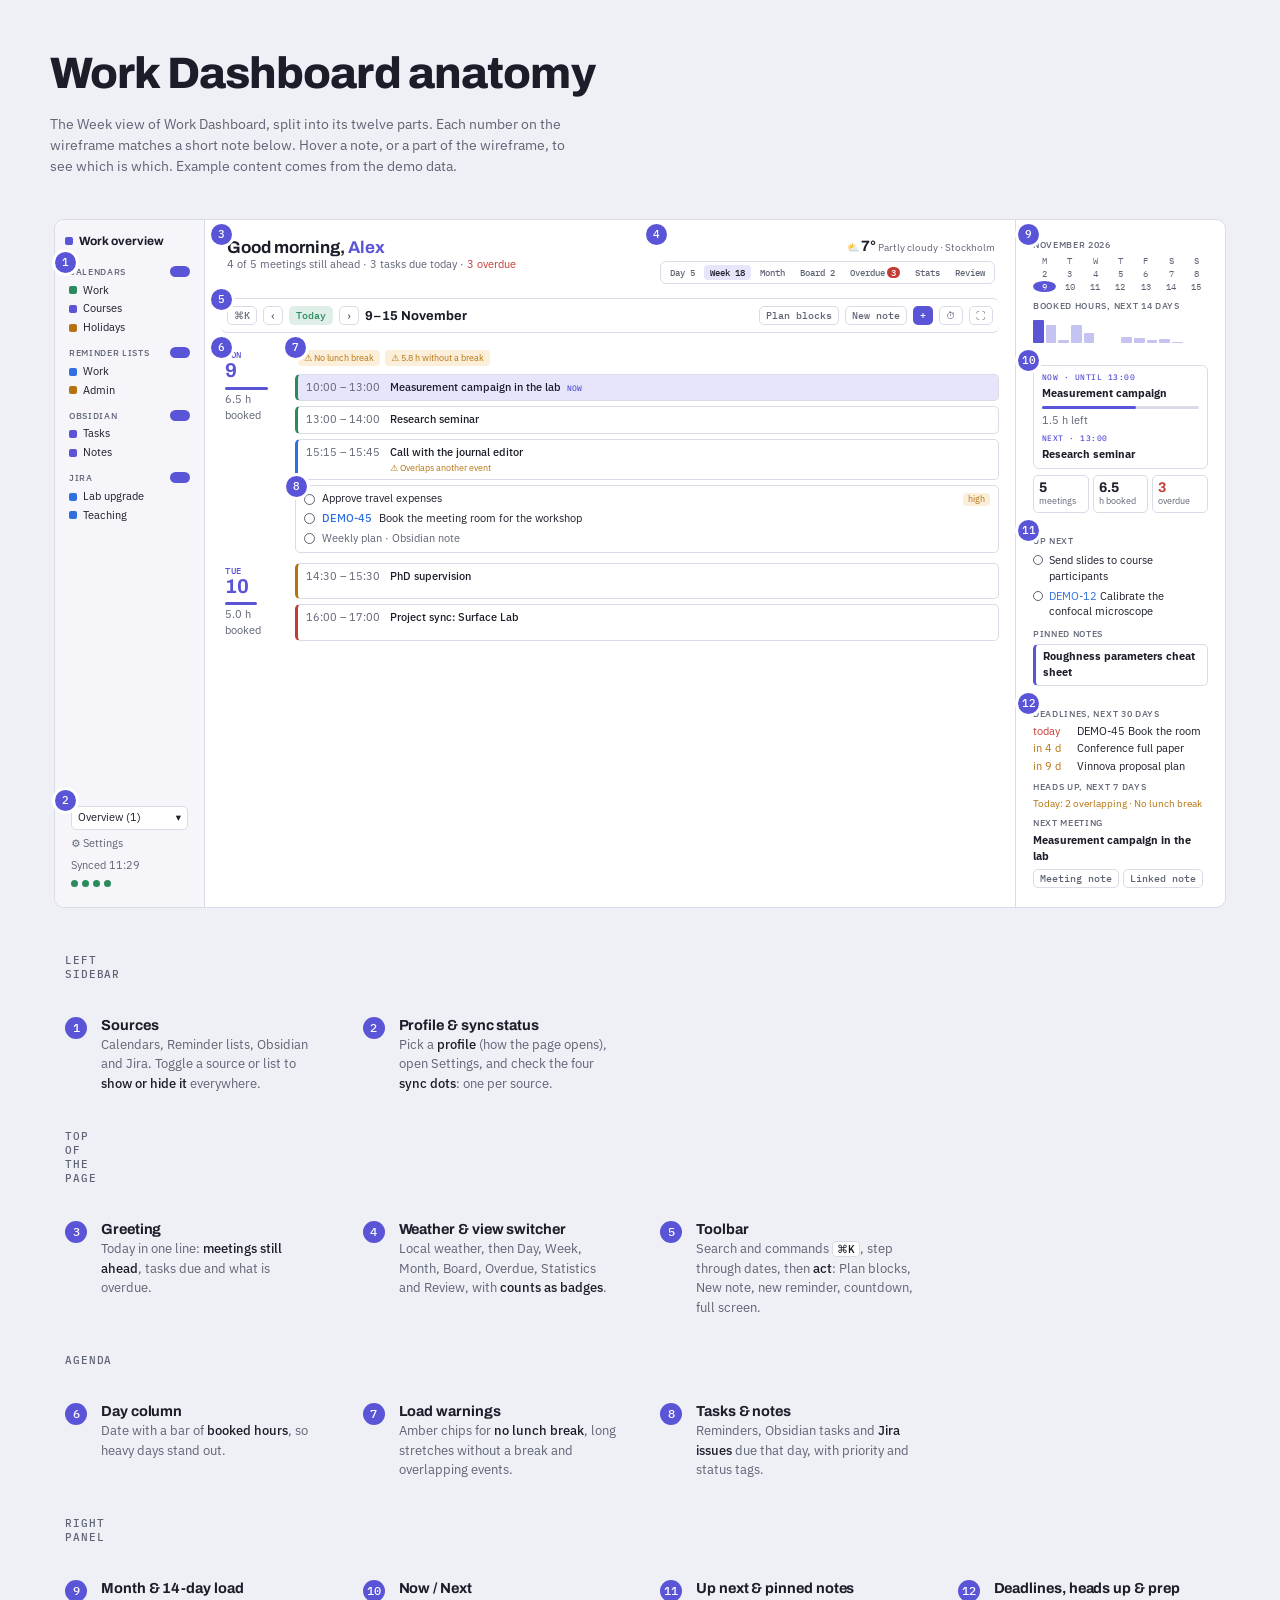
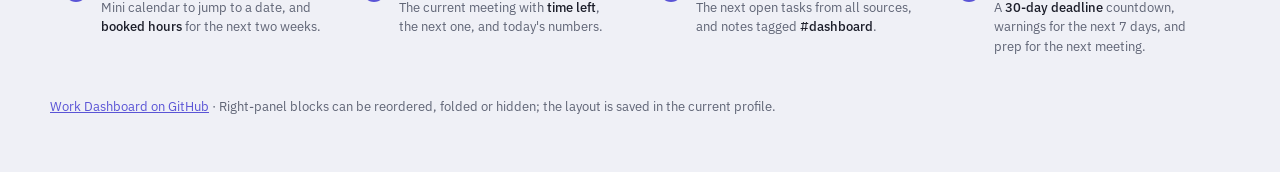
==== docs/anatomy/index.html @ ea2853c4 "Docs: interactive dashboard anatomy page on GitHub Pages An annotated wireframe of the Week view wit" ====
<!doctype html>
<html lang="en">
<head>
<meta charset="utf-8">
<meta name="viewport" content="width=device-width, initial-scale=1, viewport-fit=cover">
<meta name="description" content="An annotated wireframe of the Work Dashboard week view: twelve parts and what each one does.">
<title>Work Dashboard Anatomy</title>
<link rel="preconnect" href="https://fonts.googleapis.com">
<link rel="stylesheet" href="https://fonts.googleapis.com/css2?family=Archivo:wght@500;700;800&family=IBM+Plex+Sans:wght@400;500&family=IBM+Plex+Mono:wght@500&display=swap">
<style>
/* Layout: three-column wireframe of the Work Dashboard week view; numbered pins tie each region to a short note below */
:root{
  --bg:#eff0f6; --paper:#ffffff; --side:#f5f5fa; --ink:#1b1d29; --muted:#5f6475;
  --wire:#d9dbe6; --wire-2:#ececf3; --accent:#5a54d6; --accent-ink:#ffffff; --accent-soft:#e6e5fb;
  --good:#2a8a5e; --warn:#b5730f; --warn-soft:#fbefd9; --bad:#c43b33; --jira:#2f6fe0;
  --display:"Archivo",system-ui,sans-serif;
  --body:"IBM Plex Sans",system-ui,sans-serif;
  --mono:"IBM Plex Mono",ui-monospace,Menlo,monospace;
}
@media (prefers-color-scheme: dark){:root:not([data-theme="light"]){
  --bg:#12131b; --paper:#1b1d28; --side:#171923; --ink:#e7e8f2; --muted:#9a9fb3;
  --wire:#33364a; --wire-2:#272a3a; --accent:#9b97ff; --accent-ink:#13132a; --accent-soft:#2c2b52;
  --good:#53c592; --warn:#e5a94c; --warn-soft:#3a2e18; --bad:#f07a71; --jira:#7aa7ff; color-scheme:dark}}
:root[data-theme="dark"]{
  --bg:#12131b; --paper:#1b1d28; --side:#171923; --ink:#e7e8f2; --muted:#9a9fb3;
  --wire:#33364a; --wire-2:#272a3a; --accent:#9b97ff; --accent-ink:#13132a; --accent-soft:#2c2b52;
  --good:#53c592; --warn:#e5a94c; --warn-soft:#3a2e18; --bad:#f07a71; --jira:#7aa7ff; color-scheme:dark}

html{color-scheme:light}
@media (prefers-color-scheme: dark){html{color-scheme:dark}}
body{margin:0;font-size:14px;background:var(--bg);color:var(--ink);font-family:var(--body);line-height:1.5}
.wrap{max-width:1180px;margin:0 auto;padding-block:40px 56px;
  padding-left:max(16px,env(safe-area-inset-left,0px));padding-right:max(16px,env(safe-area-inset-right,0px));
  display:grid;gap:28px}
header h1{font-family:var(--display);font-weight:800;font-size:clamp(28px,4.5vw,44px);letter-spacing:-.02em;margin:0;text-wrap:balance}
header p{margin:8px 0 0;color:var(--muted);max-width:66ch}

/* ---------- wireframe ---------- */
.stage{overflow-x:auto;padding:14px 4px 4px}
.dash{min-width:860px;background:var(--paper);border:1px solid var(--wire);border-radius:10px;
  display:grid;grid-template-columns:150px 1fr 210px;font-size:10.5px}
.region{position:relative;transition:outline-color .15s,background .15s;outline:2px solid transparent;outline-offset:-1px;border-radius:6px}
.region.on{outline-color:var(--accent);background:color-mix(in srgb,var(--accent) 8%,transparent)}
.pin{position:absolute;top:-10px;left:-10px;z-index:2;width:21px;height:21px;border-radius:50%;
  background:var(--accent);color:var(--accent-ink);font:500 11px/21px var(--mono);text-align:center;
  box-shadow:0 0 0 3px var(--paper)}
.mut{color:var(--muted)}
.sq{width:8px;height:8px;border-radius:2px;display:inline-block;flex:none}
.tog{width:20px;height:11px;border-radius:99px;background:var(--accent);margin-left:auto}

/* left */
.left{background:var(--side);border-right:1px solid var(--wire);padding:14px 10px;display:flex;flex-direction:column;gap:14px;border-radius:10px 0 0 10px}
.brand{font:700 12px var(--display);display:flex;gap:6px;align-items:center}
.srcs{display:grid;gap:10px;padding:4px}
.grp h5{margin:0 0 4px;font:500 8.5px var(--body);letter-spacing:.08em;text-transform:uppercase;color:var(--muted);display:flex;align-items:center}
.grp div{display:flex;gap:6px;align-items:center;padding:1.5px 0}
.prof{margin-top:auto;padding:6px;display:grid;gap:6px}
.sel{border:1px solid var(--wire);border-radius:5px;padding:3px 6px;background:var(--paper);display:flex;justify-content:space-between}
.dots{display:flex;gap:4px;align-items:center}
.dots i{width:7px;height:7px;border-radius:50%;background:var(--good)}

/* middle */
.mid{display:flex;flex-direction:column;min-width:0}
.greet{display:flex;justify-content:space-between;gap:10px;padding:14px 16px 10px;align-items:flex-start}
.hello{padding:4px 6px}
.hello b{display:block;font:700 17px var(--display)}
.hello b span{color:var(--accent)}
.views{padding:4px;display:grid;gap:6px;justify-items:end}
.wx{font-size:10px}
.wx b{font:700 15px var(--display)}
.vbar{display:flex;gap:3px;border:1px solid var(--wire);border-radius:6px;padding:3px}
.vbar span{white-space:nowrap;padding:2px 6px;border-radius:4px;font:500 9px var(--mono);color:var(--muted)}
.vbar span.cur{background:var(--accent-soft);color:var(--ink)}
.vbar .badge{color:#fff;background:var(--bad);border-radius:99px;padding:0 4px;margin-left:2px}
.tool{display:flex;align-items:center;gap:6px;margin:0 16px;padding:7px 6px;border-top:1px solid var(--wire);border-bottom:1px solid var(--wire)}
.btn{border:1px solid var(--wire);border-radius:5px;padding:2px 6px;font:500 9.5px var(--mono);color:var(--muted)}
.btn.today{background:color-mix(in srgb,var(--good) 15%,transparent);color:var(--good);border-color:transparent}
.btn.plus{background:var(--accent);color:var(--accent-ink);border-color:transparent}
.tool .wk{font:700 13px var(--display);margin-right:auto}
.agenda{padding:14px 16px 16px;display:grid;grid-template-columns:62px 1fr;gap:10px 12px}
.day{padding:2px 4px}
.day small{display:block;color:var(--accent);font:500 8.5px var(--mono);letter-spacing:.06em}
.day b{font:700 20px/1 var(--display);color:var(--accent)}
.day .bar{height:3px;background:var(--accent);border-radius:2px;margin:5px 0 2px;width:80%}
.items{display:grid;gap:5px;min-width:0}
.warns{display:flex;gap:5px;padding:3px}
.chip{background:var(--warn-soft);color:var(--warn);border-radius:4px;padding:1px 6px;font-size:9px;white-space:nowrap}
.ev{border:1px solid var(--wire);border-left:3px solid var(--good);border-radius:5px;padding:5px 8px;display:flex;gap:10px}
.ev .t{color:var(--muted);font-variant-numeric:tabular-nums;white-space:nowrap}
.ev b{font-weight:500}
.ev em{display:block;font-style:normal;color:var(--warn);font-size:9px}
.ev.now{background:var(--accent-soft)}
.ev.now b::after{content:"NOW";font:500 8px var(--mono);color:var(--accent);margin-left:6px}
.task{border:1px solid var(--wire);border-radius:5px;padding:5px 8px;display:grid;gap:4px}
.task div{display:flex;gap:7px;align-items:center}
.task div::before{content:"";width:9px;height:9px;border:1px solid var(--muted);border-radius:50%;flex:none}
.task .k{color:var(--jira);font-weight:500}
.tag{margin-left:auto;font-size:8.5px;padding:0 5px;border-radius:4px;background:var(--warn-soft);color:var(--warn)}

/* right */
.right{border-left:1px solid var(--wire);padding:14px 12px;display:grid;align-content:start;gap:12px}
.rb{padding:5px}
.rb h5{margin:0 0 5px;font:500 8.5px var(--body);letter-spacing:.08em;text-transform:uppercase;color:var(--muted)}
.cal{display:grid;grid-template-columns:repeat(7,1fr);gap:2px;text-align:center;font:8.5px var(--mono);color:var(--muted)}
.cal .c{background:var(--accent);color:var(--accent-ink);border-radius:50%}
.hbars{display:flex;align-items:flex-end;gap:2px;height:26px;margin-top:6px}
.hbars i{flex:1;background:var(--accent);opacity:.35;border-radius:1px}
.hbars i:first-child{opacity:1}
.nn{border:1px solid var(--wire);border-radius:6px;padding:6px 8px;display:grid;gap:4px}
.nn small{font:500 8px var(--mono);color:var(--accent);letter-spacing:.06em}
.prog{height:3px;border-radius:2px;background:var(--wire)}
.prog i{display:block;height:100%;width:60%;background:var(--accent);border-radius:2px}
.nums{display:grid;grid-template-columns:repeat(3,1fr);gap:4px;margin-top:6px}
.nums div{border:1px solid var(--wire);border-radius:5px;padding:4px 5px;font-size:8.5px;color:var(--muted)}
.nums b{display:block;font:700 14px var(--display);color:var(--ink)}
.nums .od b{color:var(--bad)}
.li{display:flex;gap:6px;padding:2px 0}
.li::before{content:"";width:8px;height:8px;border:1px solid var(--muted);border-radius:50%;flex:none;margin-top:2px}
.pn{border:1px solid var(--wire);border-left:3px solid var(--accent);border-radius:5px;padding:4px 7px;margin-top:4px}
.dl{display:grid;grid-template-columns:38px 1fr;gap:2px 6px}
.dl span:nth-child(odd){color:var(--warn);font-variant-numeric:tabular-nums}
.dl .td{color:var(--bad)!important}
.ho{color:var(--warn);font-size:9.5px}
.mtg{display:flex;gap:4px;margin-top:4px}

/* ---------- legend ---------- */
.legend{display:grid;grid-template-columns:repeat(auto-fit,minmax(250px,1fr));gap:10px;list-style:none;margin:0;padding:0}
.legend li{display:grid;grid-template-columns:26px 1fr;gap:10px;padding:12px 14px;border-radius:8px;cursor:default;
  border:1px solid transparent;transition:border-color .15s,background .15s}
.legend li:hover,.legend li:focus-visible,.legend li.on{border-color:var(--accent);background:var(--paper);outline:none}
.legend .n{width:22px;height:22px;border-radius:50%;background:var(--accent);color:var(--accent-ink);font:500 12px/22px var(--mono);text-align:center}
.legend h3{margin:0;font:700 14.5px var(--display);letter-spacing:-.005em}
.legend p{margin:2px 0 0;font-size:13px;color:var(--muted)}
.legend em{font-style:normal;color:var(--ink);font-weight:500}
.legend kbd{font:500 11px var(--mono);border:1px solid var(--wire);border-radius:4px;padding:0 4px;color:var(--ink);background:var(--paper)}
.zone{grid-column:1/-1;font:500 11px var(--mono);letter-spacing:.08em;text-transform:uppercase;color:var(--muted);padding:10px 2px 0}
.tip{font-size:12.5px;color:var(--muted);margin:0}
@media (prefers-reduced-motion:reduce){*{transition:none!important}}
</style>
</head>
<body>

<div class="wrap">
  <header>
    <h1>Work Dashboard anatomy</h1>
    <p>The Week view of Work Dashboard, split into its twelve parts. Each number on the wireframe matches a short note below. Hover a note, or a part of the wireframe, to see which is which. Example content comes from the demo data.</p>
  </header>

  <div class="stage">
    <div class="dash" aria-label="Work Dashboard wireframe">

      <!-- LEFT -->
      <aside class="left">
        <div class="brand"><span class="sq" style="background:var(--accent)"></span>Work overview</div>
        <div class="srcs region" data-k="1"><span class="pin">1</span>
          <div class="grp"><h5>Calendars<span class="tog"></span></h5>
            <div><span class="sq" style="background:var(--good)"></span>Work</div>
            <div><span class="sq" style="background:var(--accent)"></span>Courses</div>
            <div><span class="sq" style="background:var(--warn)"></span>Holidays</div></div>
          <div class="grp"><h5>Reminder lists<span class="tog"></span></h5>
            <div><span class="sq" style="background:var(--jira)"></span>Work</div>
            <div><span class="sq" style="background:var(--warn)"></span>Admin</div></div>
          <div class="grp"><h5>Obsidian<span class="tog"></span></h5>
            <div><span class="sq" style="background:var(--accent)"></span>Tasks</div>
            <div><span class="sq" style="background:var(--accent)"></span>Notes</div></div>
          <div class="grp"><h5>Jira<span class="tog"></span></h5>
            <div><span class="sq" style="background:var(--jira)"></span>Lab upgrade</div>
            <div><span class="sq" style="background:var(--jira)"></span>Teaching</div></div>
        </div>
        <div class="prof region" data-k="2"><span class="pin">2</span>
          <div class="sel"><span>Overview (1)</span><span>▾</span></div>
          <span class="mut">⚙︎ Settings</span>
          <span class="mut">Synced 11:29</span>
          <div class="dots"><i></i><i></i><i></i><i></i></div>
        </div>
      </aside>

      <!-- MIDDLE -->
      <section class="mid">
        <div class="greet">
          <div class="hello region" data-k="3"><span class="pin">3</span>
            <b>Good morning, <span>Alex</span></b>
            <span class="mut">4 of 5 meetings still ahead · 3 tasks due today · </span><span style="color:var(--bad)">3 overdue</span>
          </div>
          <div class="views region" data-k="4"><span class="pin">4</span>
            <div class="wx">⛅ <b>7°</b> <span class="mut">Partly cloudy · Stockholm</span></div>
            <div class="vbar"><span>Day 5</span><span class="cur">Week 18</span><span>Month</span><span>Board 2</span><span>Overdue<span class="badge">3</span></span><span>Stats</span><span>Review</span></div>
          </div>
        </div>

        <div class="tool region" data-k="5"><span class="pin">5</span>
          <span class="btn">⌘K</span><span class="btn">‹</span><span class="btn today">Today</span><span class="btn">›</span>
          <span class="wk">9–15 November</span>
          <span class="btn">Plan blocks</span><span class="btn">New note</span><span class="btn plus">+</span><span class="btn">⏱</span><span class="btn">⛶</span>
        </div>

        <div class="agenda">
          <div class="day region" data-k="6"><span class="pin">6</span><small>MON</small><b>9</b><div class="bar"></div><span class="mut">6.5 h booked</span></div>
          <div class="items">
            <div class="warns region" data-k="7"><span class="pin">7</span><span class="chip">⚠ No lunch break</span><span class="chip">⚠ 5.8 h without a break</span></div>
            <div class="ev now"><span class="t">10:00 – 13:00</span><b>Measurement campaign in the lab</b></div>
            <div class="ev"><span class="t">13:00 – 14:00</span><b>Research seminar</b></div>
            <div class="ev" style="border-left-color:var(--jira)"><span class="t">15:15 – 15:45</span><div><b>Call with the journal editor</b><em>⚠ Overlaps another event</em></div></div>
            <div class="task region" data-k="8"><span class="pin">8</span>
              <div>Approve travel expenses <span class="tag">high</span></div>
              <div><span class="k">DEMO-45</span> Book the meeting room for the workshop</div>
              <div class="mut">Weekly plan · Obsidian note</div>
            </div>
          </div>
          <div class="day"><small>TUE</small><b>10</b><div class="bar" style="width:60%"></div><span class="mut">5.0 h booked</span></div>
          <div class="items">
            <div class="ev" style="border-left-color:var(--warn)"><span class="t">14:30 – 15:30</span><b>PhD supervision</b></div>
            <div class="ev" style="border-left-color:var(--bad)"><span class="t">16:00 – 17:00</span><b>Project sync: Surface Lab</b></div>
          </div>
        </div>
      </section>

      <!-- RIGHT -->
      <aside class="right">
        <div class="rb region" data-k="9"><span class="pin">9</span>
          <h5>November 2026</h5>
          <div class="cal"><span>M</span><span>T</span><span>W</span><span>T</span><span>F</span><span>S</span><span>S</span>
            <span>2</span><span>3</span><span>4</span><span>5</span><span>6</span><span>7</span><span>8</span>
            <span class="c">9</span><span>10</span><span>11</span><span>12</span><span>13</span><span>14</span><span>15</span></div>
          <h5 style="margin-top:8px">Booked hours, next 14 days</h5>
          <div class="hbars"><i style="height:90%"></i><i style="height:70%"></i><i style="height:12%"></i><i style="height:70%"></i><i style="height:40%"></i><i style="height:0"></i><i style="height:0"></i><i style="height:25%"></i><i style="height:20%"></i><i style="height:12%"></i><i style="height:15%"></i><i style="height:5%"></i><i style="height:0"></i><i style="height:0"></i></div>
        </div>

        <div class="rb region" data-k="10"><span class="pin">10</span>
          <div class="nn"><small>NOW · UNTIL 13:00</small><b>Measurement campaign</b><div class="prog"><i></i></div><span class="mut">1.5 h left</span>
            <small>NEXT · 13:00</small><b>Research seminar</b></div>
          <div class="nums"><div><b>5</b>meetings</div><div><b>6.5</b>h booked</div><div class="od"><b>3</b>overdue</div></div>
        </div>

        <div class="rb region" data-k="11"><span class="pin">11</span>
          <h5>Up next</h5>
          <div class="li">Send slides to course participants</div>
          <div class="li"><span><span style="color:var(--jira)">DEMO-12</span> Calibrate the confocal microscope</span></div>
          <h5 style="margin-top:6px">Pinned notes</h5>
          <div class="pn"><b>Roughness parameters cheat sheet</b></div>
        </div>

        <div class="rb region" data-k="12"><span class="pin">12</span>
          <h5>Deadlines, next 30 days</h5>
          <div class="dl"><span class="td">today</span><span>DEMO-45 Book the room</span><span>in 4 d</span><span>Conference full paper</span><span>in 9 d</span><span>Vinnova proposal plan</span></div>
          <h5 style="margin-top:6px">Heads up, next 7 days</h5>
          <div class="ho">Today: 2 overlapping · No lunch break</div>
          <h5 style="margin-top:6px">Next meeting</h5>
          <b>Measurement campaign in the lab</b>
          <div class="mtg"><span class="btn">Meeting note</span><span class="btn">Linked note</span></div>
        </div>
      </aside>
    </div>
  </div>

  <ol class="legend">
    <li class="zone" aria-hidden="true">Left sidebar</li>
    <li tabindex="0" data-k="1"><span class="n">1</span><div><h3>Sources</h3><p>Calendars, Reminder lists, Obsidian and Jira. Toggle a source or list to <em>show or hide it</em> everywhere.</p></div></li>
    <li tabindex="0" data-k="2"><span class="n">2</span><div><h3>Profile &amp; sync status</h3><p>Pick a <em>profile</em> (how the page opens), open Settings, and check the four <em>sync dots</em>: one per source.</p></div></li>

    <li class="zone" aria-hidden="true">Top of the page</li>
    <li tabindex="0" data-k="3"><span class="n">3</span><div><h3>Greeting</h3><p>Today in one line: <em>meetings still ahead</em>, tasks due and what is overdue.</p></div></li>
    <li tabindex="0" data-k="4"><span class="n">4</span><div><h3>Weather &amp; view switcher</h3><p>Local weather, then Day, Week, Month, Board, Overdue, Statistics and Review, with <em>counts as badges</em>.</p></div></li>
    <li tabindex="0" data-k="5"><span class="n">5</span><div><h3>Toolbar</h3><p>Search and commands <kbd>⌘K</kbd>, step through dates, then <em>act</em>: Plan blocks, New note, new reminder, countdown, full screen.</p></div></li>

    <li class="zone" aria-hidden="true">Agenda</li>
    <li tabindex="0" data-k="6"><span class="n">6</span><div><h3>Day column</h3><p>Date with a bar of <em>booked hours</em>, so heavy days stand out.</p></div></li>
    <li tabindex="0" data-k="7"><span class="n">7</span><div><h3>Load warnings</h3><p>Amber chips for <em>no lunch break</em>, long stretches without a break and overlapping events.</p></div></li>
    <li tabindex="0" data-k="8"><span class="n">8</span><div><h3>Tasks &amp; notes</h3><p>Reminders, Obsidian tasks and <em>Jira issues</em> due that day, with priority and status tags.</p></div></li>

    <li class="zone" aria-hidden="true">Right panel</li>
    <li tabindex="0" data-k="9"><span class="n">9</span><div><h3>Month &amp; 14-day load</h3><p>Mini calendar to jump to a date, and <em>booked hours</em> for the next two weeks.</p></div></li>
    <li tabindex="0" data-k="10"><span class="n">10</span><div><h3>Now / Next</h3><p>The current meeting with <em>time left</em>, the next one, and today's numbers.</p></div></li>
    <li tabindex="0" data-k="11"><span class="n">11</span><div><h3>Up next &amp; pinned notes</h3><p>The next open tasks from all sources, and notes tagged <em>#dashboard</em>.</p></div></li>
    <li tabindex="0" data-k="12"><span class="n">12</span><div><h3>Deadlines, heads up &amp; prep</h3><p>A <em>30-day deadline</em> countdown, warnings for the next 7 days, and prep for the next meeting.</p></div></li>
  </ol>
  <p class="tip"><a href="https://github.com/rtomkowski/work-dashboard" style="color:var(--accent)">Work Dashboard on GitHub</a> · Right-panel blocks can be reordered, folded or hidden; the layout is saved in the current profile.</p>
</div>

<script>
const regions=[...document.querySelectorAll('.region')], items=[...document.querySelectorAll('.legend li[data-k]')];
function set(k){regions.forEach(r=>r.classList.toggle('on',r.dataset.k===k));items.forEach(i=>i.classList.toggle('on',i.dataset.k===k));}
items.forEach(i=>{i.addEventListener('mouseenter',()=>set(i.dataset.k));i.addEventListener('focus',()=>set(i.dataset.k));
  i.addEventListener('mouseleave',()=>set(null));i.addEventListener('blur',()=>set(null));});
regions.forEach(r=>{r.addEventListener('mouseenter',()=>set(r.dataset.k));r.addEventListener('mouseleave',()=>set(null));});
</script>
</body>
</html>
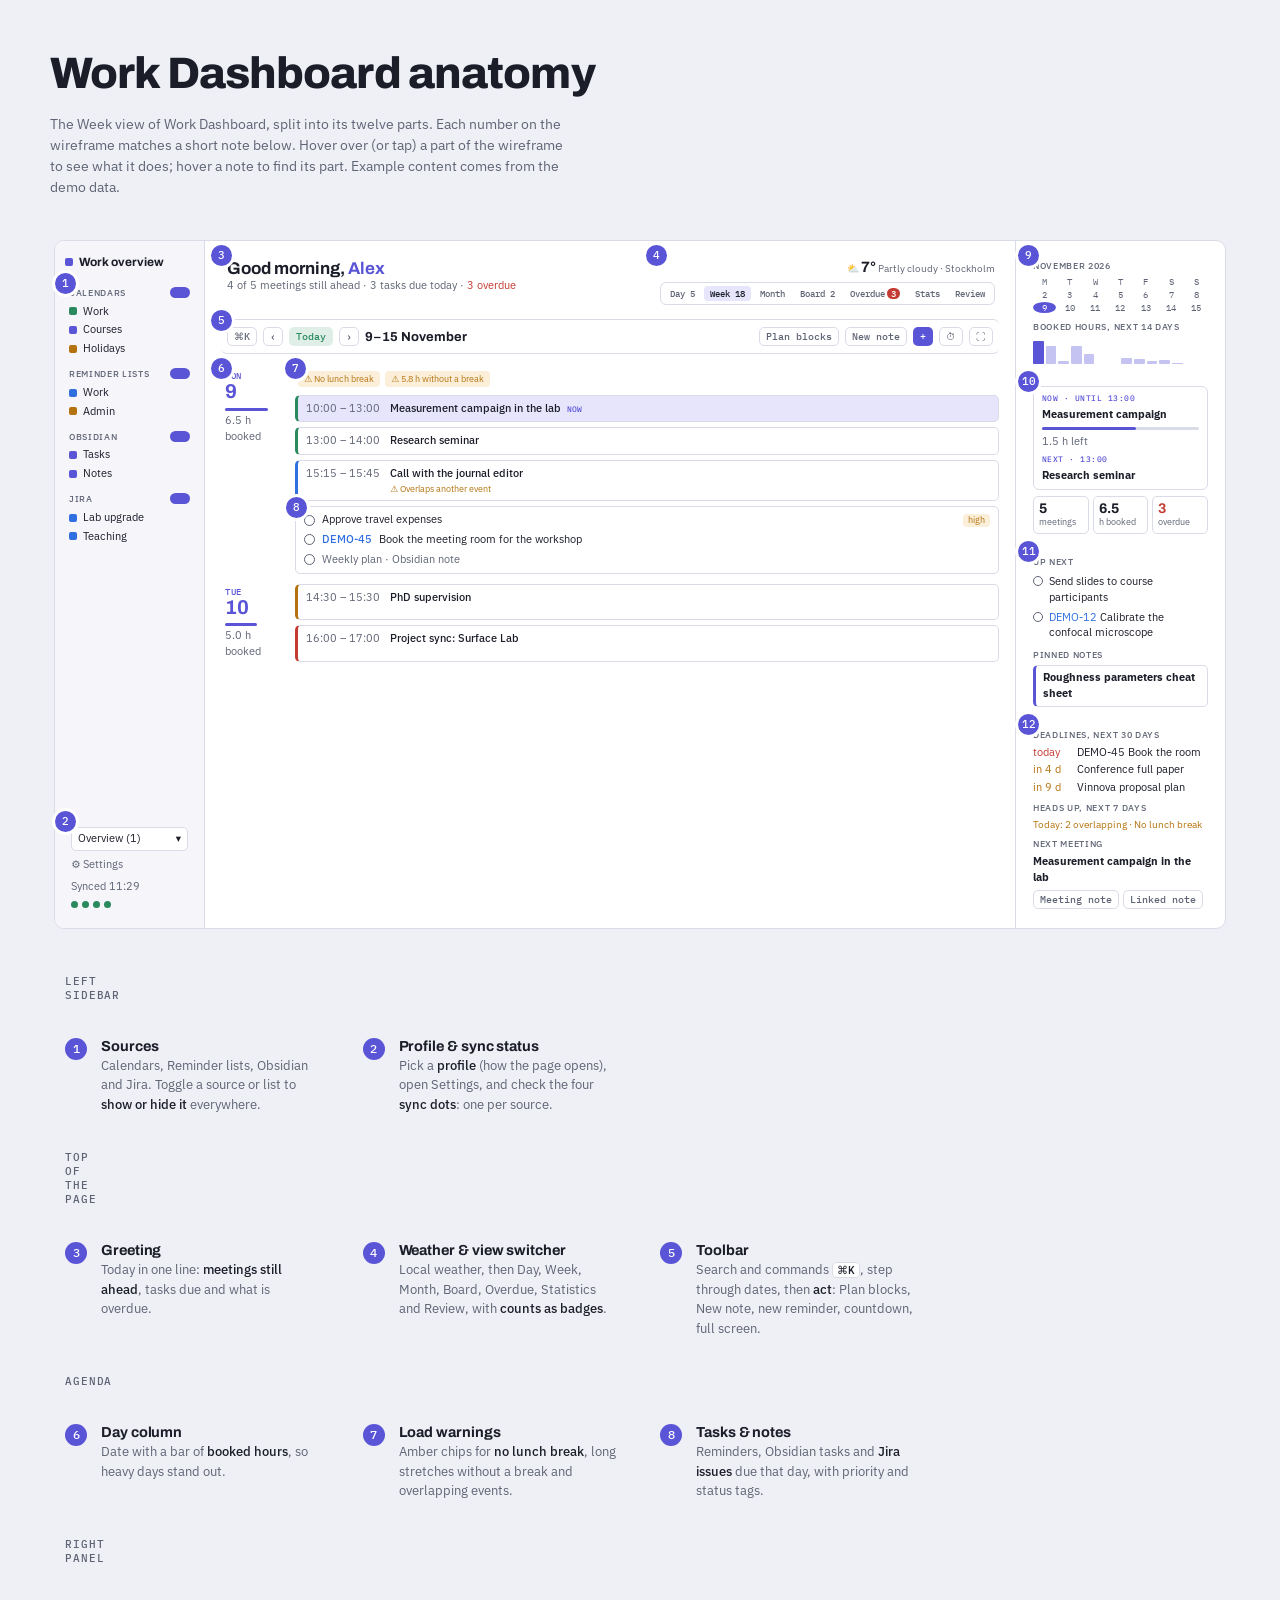
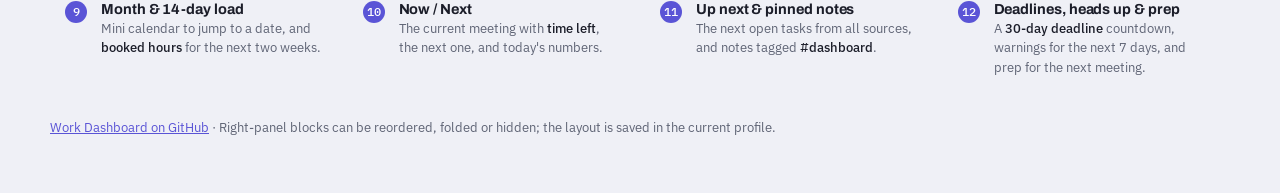
==== commit 8d6aa523: "Docs: hover pop-ups on the dashboard anatomy page Hovering (or tapping) a part of the wireframe now " ====
--- a/docs/anatomy/index.html
+++ b/docs/anatomy/index.html
@@ -135,6 +135,16 @@
 .legend kbd{font:500 11px var(--mono);border:1px solid var(--wire);border-radius:4px;padding:0 4px;color:var(--ink);background:var(--paper)}
 .zone{grid-column:1/-1;font:500 11px var(--mono);letter-spacing:.08em;text-transform:uppercase;color:var(--muted);padding:10px 2px 0}
 .tip{font-size:12.5px;color:var(--muted);margin:0}
+.pop{position:fixed;z-index:50;max-width:270px;padding:10px 12px;border-radius:8px;background:var(--paper);color:var(--ink);
+  border:1px solid var(--accent);box-shadow:0 8px 24px rgba(0,0,0,.18);pointer-events:none;opacity:0;transform:translateY(4px);
+  transition:opacity .12s,transform .12s;display:grid;grid-template-columns:22px 1fr;gap:8px}
+.pop.show{opacity:1;transform:none}
+.pop .n{width:22px;height:22px;border-radius:50%;background:var(--accent);color:var(--accent-ink);font:500 12px/22px var(--mono);text-align:center}
+.pop b{display:block;font:700 13.5px var(--display)}
+.pop p{margin:2px 0 0;font-size:12.5px;line-height:1.45;color:var(--muted)}
+.pop em{font-style:normal;color:var(--ink);font-weight:500}
+.pop kbd{font:500 11px var(--mono);border:1px solid var(--wire);border-radius:4px;padding:0 4px}
+.region{cursor:help}
 @media (prefers-reduced-motion:reduce){*{transition:none!important}}
 </style>
 </head>
@@ -143,7 +153,7 @@
 <div class="wrap">
   <header>
     <h1>Work Dashboard anatomy</h1>
-    <p>The Week view of Work Dashboard, split into its twelve parts. Each number on the wireframe matches a short note below. Hover a note, or a part of the wireframe, to see which is which. Example content comes from the demo data.</p>
+    <p>The Week view of Work Dashboard, split into its twelve parts. Each number on the wireframe matches a short note below. Hover over (or tap) a part of the wireframe to see what it does; hover a note to find its part. Example content comes from the demo data.</p>
   </header>
 
   <div class="stage">
@@ -279,10 +289,27 @@
 
 <script>
 const regions=[...document.querySelectorAll('.region')], items=[...document.querySelectorAll('.legend li[data-k]')];
+const pop=document.createElement('div');pop.className='pop';pop.setAttribute('role','tooltip');document.body.appendChild(pop);
 function set(k){regions.forEach(r=>r.classList.toggle('on',r.dataset.k===k));items.forEach(i=>i.classList.toggle('on',i.dataset.k===k));}
+function show(r){
+  const li=items.find(i=>i.dataset.k===r.dataset.k); if(!li) return;
+  pop.innerHTML='<span class="n">'+r.dataset.k+'</span><div><b>'+li.querySelector('h3').innerHTML+'</b><p>'+li.querySelector('p').innerHTML+'</p></div>';
+  const b=r.getBoundingClientRect(), vw=document.documentElement.clientWidth, vh=window.innerHeight;
+  pop.style.left='0px';pop.style.top='0px';const p=pop.getBoundingClientRect();
+  let top=b.bottom+8; if(top+p.height>vh-8) top=Math.max(8,b.top-p.height-8);
+  let left=Math.min(Math.max(8,b.left+b.width/2-p.width/2),vw-p.width-8);
+  pop.style.left=left+'px';pop.style.top=top+'px';pop.classList.add('show');
+}
+function hide(){pop.classList.remove('show');}
 items.forEach(i=>{i.addEventListener('mouseenter',()=>set(i.dataset.k));i.addEventListener('focus',()=>set(i.dataset.k));
   i.addEventListener('mouseleave',()=>set(null));i.addEventListener('blur',()=>set(null));});
-regions.forEach(r=>{r.addEventListener('mouseenter',()=>set(r.dataset.k));r.addEventListener('mouseleave',()=>set(null));});
+regions.forEach(r=>{
+  r.addEventListener('mouseenter',()=>{set(r.dataset.k);show(r);});
+  r.addEventListener('mouseleave',()=>{set(null);hide();});
+  r.addEventListener('click',e=>{e.stopPropagation();set(r.dataset.k);show(r);});
+});
+document.addEventListener('click',()=>{set(null);hide();});
+window.addEventListener('scroll',hide,{passive:true,capture:true});
 </script>
 </body>
 </html>
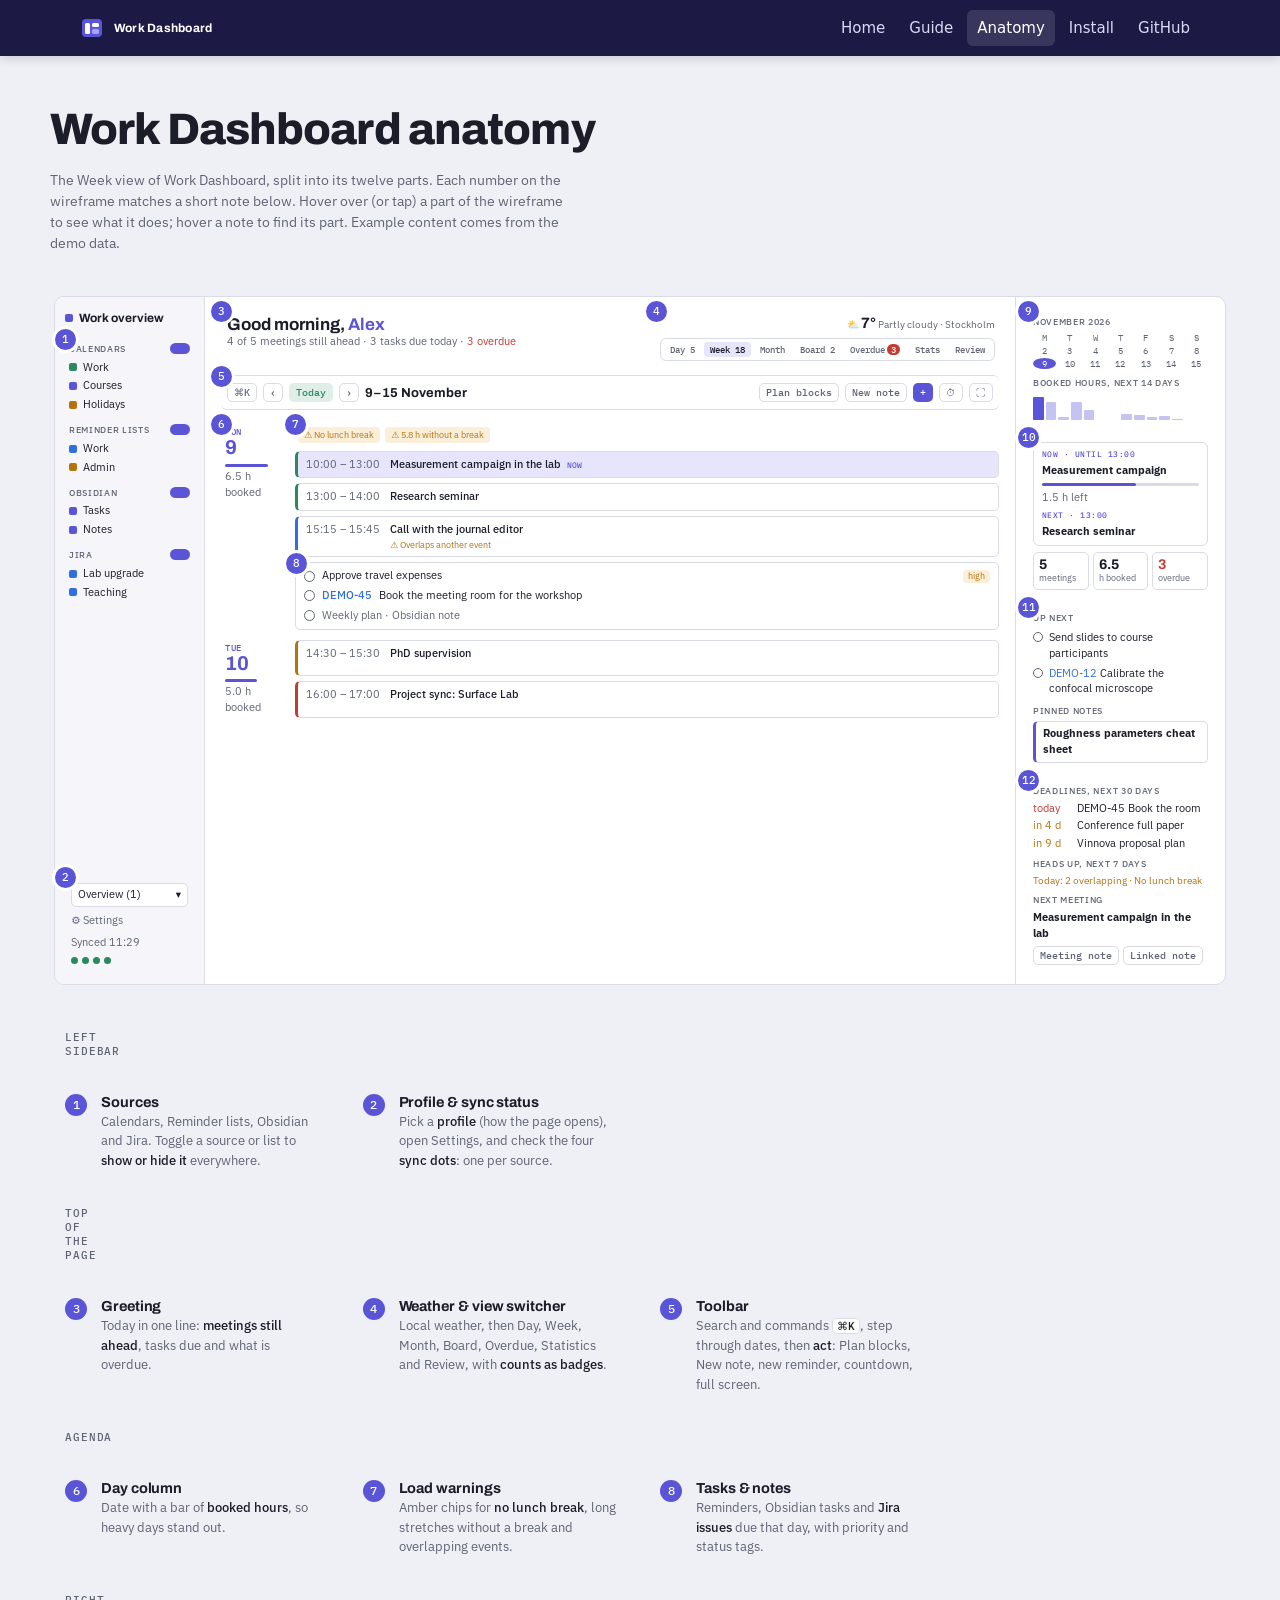
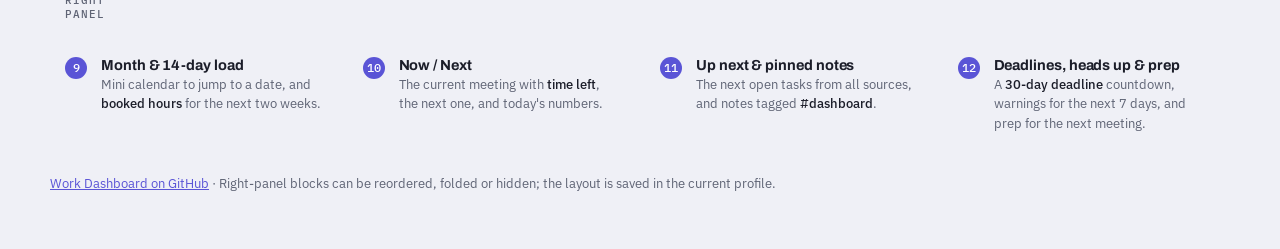
==== commit 9e9819ad: "Docs: same top menu on every page, online guide page - topbar.css: the sticky menu shared by home, g" ====
--- a/docs/anatomy/index.html
+++ b/docs/anatomy/index.html
@@ -5,6 +5,8 @@
 <meta name="viewport" content="width=device-width, initial-scale=1, viewport-fit=cover">
 <meta name="description" content="An annotated wireframe of the Work Dashboard week view: twelve parts and what each one does.">
 <title>Work Dashboard Anatomy</title>
+<link rel="icon" href="data:image/svg+xml,%3Csvg xmlns='http://www.w3.org/2000/svg' viewBox='0 0 24 24'%3E%3Crect x='2' y='3' width='20' height='18' rx='4' fill='%235a54d6'/%3E%3Crect x='5' y='7' width='5' height='11' rx='1.5' fill='%23fff'/%3E%3Crect x='12' y='7' width='7' height='4' rx='1.5' fill='%23fff'/%3E%3Crect x='12' y='13' width='7' height='5' rx='1.5' fill='%23a9a5ff'/%3E%3C/svg%3E">
+<link rel="stylesheet" href="../topbar.css">
 <link rel="preconnect" href="https://fonts.googleapis.com">
 <link rel="stylesheet" href="https://fonts.googleapis.com/css2?family=Archivo:wght@500;700;800&family=IBM+Plex+Sans:wght@400;500&family=IBM+Plex+Mono:wght@500&display=swap">
 <style>
@@ -149,6 +151,16 @@
 </style>
 </head>
 <body>
+<header class="topbar"><div class="in">
+  <a class="brand" href="../"><svg width="24" height="24" viewBox="0 0 24 24" aria-hidden="true"><rect x="2" y="3" width="20" height="18" rx="4" fill="#5a54d6"/><rect x="5" y="7" width="5" height="11" rx="1.5" fill="#fff"/><rect x="12" y="7" width="7" height="4" rx="1.5" fill="#fff"/><rect x="12" y="13" width="7" height="5" rx="1.5" fill="#a9a5ff"/></svg>Work Dashboard</a>
+  <nav aria-label="Site">
+    <a href="../">Home</a>
+    <a href="../guide.html">Guide</a>
+    <a href="./" aria-current="page">Anatomy</a>
+    <a href="../#install">Install</a>
+    <a href="https://github.com/rtomkowski/work-dashboard">GitHub</a>
+  </nav>
+</div></header>
 
 <div class="wrap">
   <header>
--- a/docs/topbar.css
+++ b/docs/topbar.css
@@ -0,0 +1,16 @@
+/* Work Dashboard website. Copyright (c) 2026 Robert Tomkowski. MIT License.
+   The top menu shared by every page of the site (home, guide, anatomy). Self-contained: it sets its own
+   font and colours so it looks the same whatever the page's own styles are. */
+.topbar { position: sticky; top: 0; z-index: 40; background: #1c1a45; color: #fff;
+  font: 16px/1.6 system-ui, -apple-system, "Segoe UI", Roboto, "Helvetica Neue", Arial, sans-serif;
+  box-shadow: 0 1px 0 rgba(255,255,255,.06), 0 2px 10px rgba(0,0,0,.18); }
+.topbar .in { max-width: 1120px; margin: 0 auto; padding: 10px max(16px, env(safe-area-inset-left, 0px)); display: flex; align-items: center; gap: 18px; flex-wrap: wrap; }
+.topbar .brand { display: flex; align-items: center; gap: 10px; color: #fff; text-decoration: none; font-weight: 700; letter-spacing: .02em; }
+.topbar nav { margin-left: auto; display: flex; gap: 4px; flex-wrap: wrap; }
+.topbar nav a { color: #d9d8f5; text-decoration: none; padding: 6px 10px; border-radius: 6px; font-size: 15px; }
+.topbar nav a:hover, .topbar nav a[aria-current] { background: rgba(255,255,255,.12); color: #fff; }
+@media (max-width: 520px) {
+  .topbar .in { gap: 6px 12px; }
+  .topbar nav { margin-left: 0; width: 100%; }
+  .topbar nav a { padding: 4px 8px; font-size: 14px; }
+}
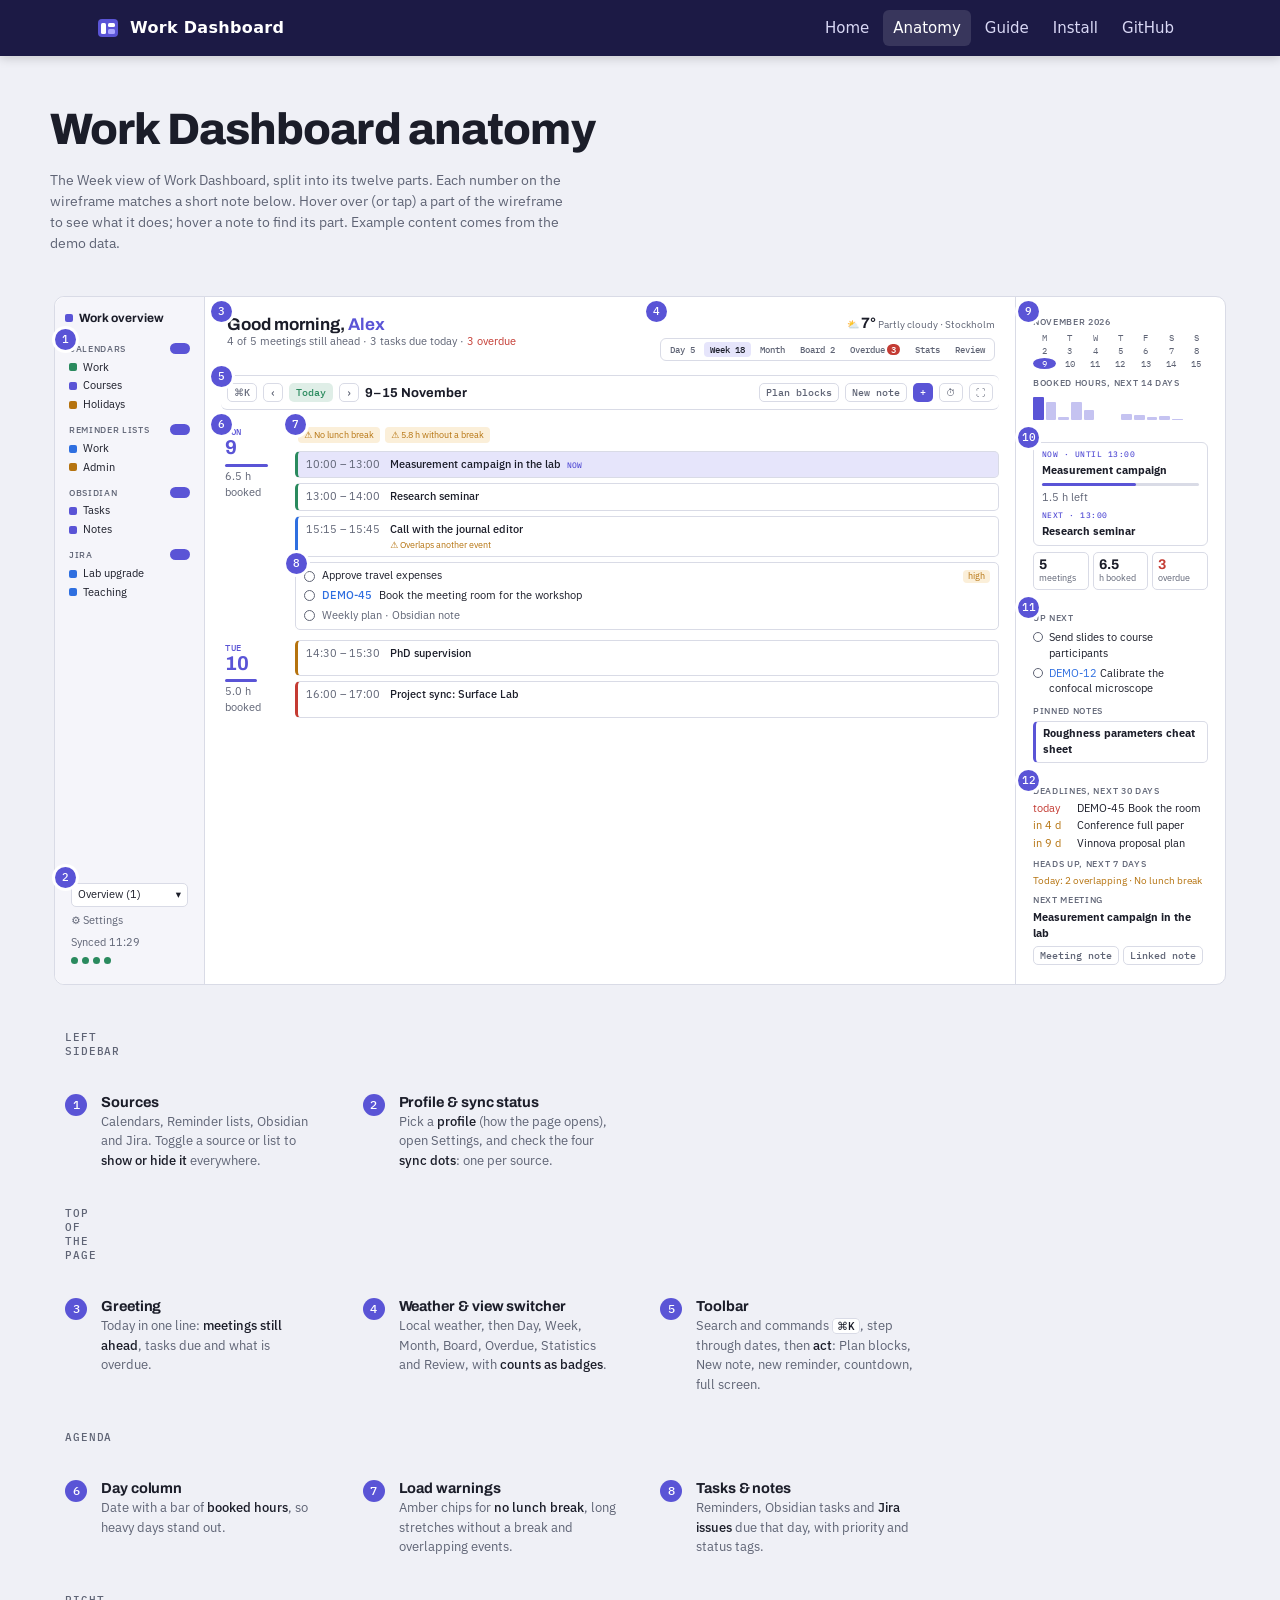
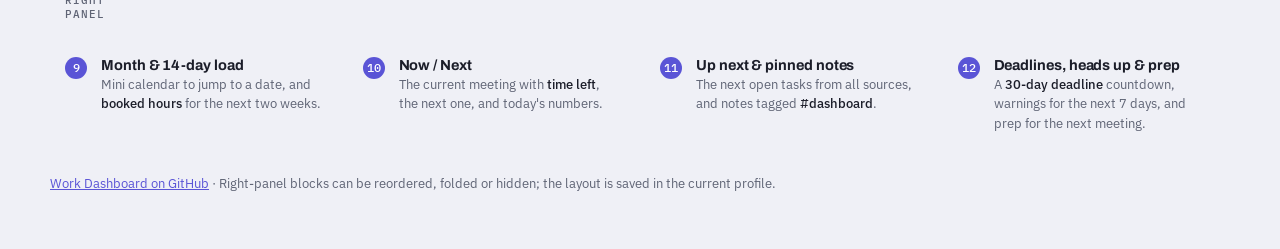
==== commit ba634dc2: "Docs: menu in the same order and position on every page - Order everywhere: Home, Anatomy, Guide, In" ====
--- a/docs/anatomy/index.html
+++ b/docs/anatomy/index.html
@@ -6,7 +6,7 @@
 <meta name="description" content="An annotated wireframe of the Work Dashboard week view: twelve parts and what each one does.">
 <title>Work Dashboard Anatomy</title>
 <link rel="icon" href="data:image/svg+xml,%3Csvg xmlns='http://www.w3.org/2000/svg' viewBox='0 0 24 24'%3E%3Crect x='2' y='3' width='20' height='18' rx='4' fill='%235a54d6'/%3E%3Crect x='5' y='7' width='5' height='11' rx='1.5' fill='%23fff'/%3E%3Crect x='12' y='7' width='7' height='4' rx='1.5' fill='%23fff'/%3E%3Crect x='12' y='13' width='7' height='5' rx='1.5' fill='%23a9a5ff'/%3E%3C/svg%3E">
-<link rel="stylesheet" href="../topbar.css">
+<link rel="stylesheet" href="../topbar.css?v=2">
 <link rel="preconnect" href="https://fonts.googleapis.com">
 <link rel="stylesheet" href="https://fonts.googleapis.com/css2?family=Archivo:wght@500;700;800&family=IBM+Plex+Sans:wght@400;500&family=IBM+Plex+Mono:wght@500&display=swap">
 <style>
@@ -155,8 +155,8 @@
   <a class="brand" href="../"><svg width="24" height="24" viewBox="0 0 24 24" aria-hidden="true"><rect x="2" y="3" width="20" height="18" rx="4" fill="#5a54d6"/><rect x="5" y="7" width="5" height="11" rx="1.5" fill="#fff"/><rect x="12" y="7" width="7" height="4" rx="1.5" fill="#fff"/><rect x="12" y="13" width="7" height="5" rx="1.5" fill="#a9a5ff"/></svg>Work Dashboard</a>
   <nav aria-label="Site">
     <a href="../">Home</a>
+    <a href="./" aria-current="page">Anatomy</a>
     <a href="../guide.html">Guide</a>
-    <a href="./" aria-current="page">Anatomy</a>
     <a href="../#install">Install</a>
     <a href="https://github.com/rtomkowski/work-dashboard">GitHub</a>
   </nav>
--- a/docs/topbar.css
+++ b/docs/topbar.css
@@ -4,8 +4,14 @@
 .topbar { position: sticky; top: 0; z-index: 40; background: #1c1a45; color: #fff;
   font: 16px/1.6 system-ui, -apple-system, "Segoe UI", Roboto, "Helvetica Neue", Arial, sans-serif;
   box-shadow: 0 1px 0 rgba(255,255,255,.06), 0 2px 10px rgba(0,0,0,.18); }
+.topbar, .topbar * { box-sizing: border-box; }
 .topbar .in { max-width: 1120px; margin: 0 auto; padding: 10px max(16px, env(safe-area-inset-left, 0px)); display: flex; align-items: center; gap: 18px; flex-wrap: wrap; }
 .topbar .brand { display: flex; align-items: center; gap: 10px; color: #fff; text-decoration: none; font-weight: 700; letter-spacing: .02em; }
+.topbar .brand svg { display: block; flex: none; }
+/* Pages may have their own .brand, nav or a styles (the anatomy wireframe does): the menu sets everything itself. */
+.topbar .brand, .topbar nav a { font-family: system-ui, -apple-system, "Segoe UI", Roboto, "Helvetica Neue", Arial, sans-serif; line-height: 1.6; text-transform: none; }
+.topbar .brand { font-size: 16px; font-weight: 700; letter-spacing: .02em; padding: 0; margin: 0; background: none; border: 0; }
+.topbar nav a { font-weight: 400; letter-spacing: normal; }
 .topbar nav { margin-left: auto; display: flex; gap: 4px; flex-wrap: wrap; }
 .topbar nav a { color: #d9d8f5; text-decoration: none; padding: 6px 10px; border-radius: 6px; font-size: 15px; }
 .topbar nav a:hover, .topbar nav a[aria-current] { background: rgba(255,255,255,.12); color: #fff; }
